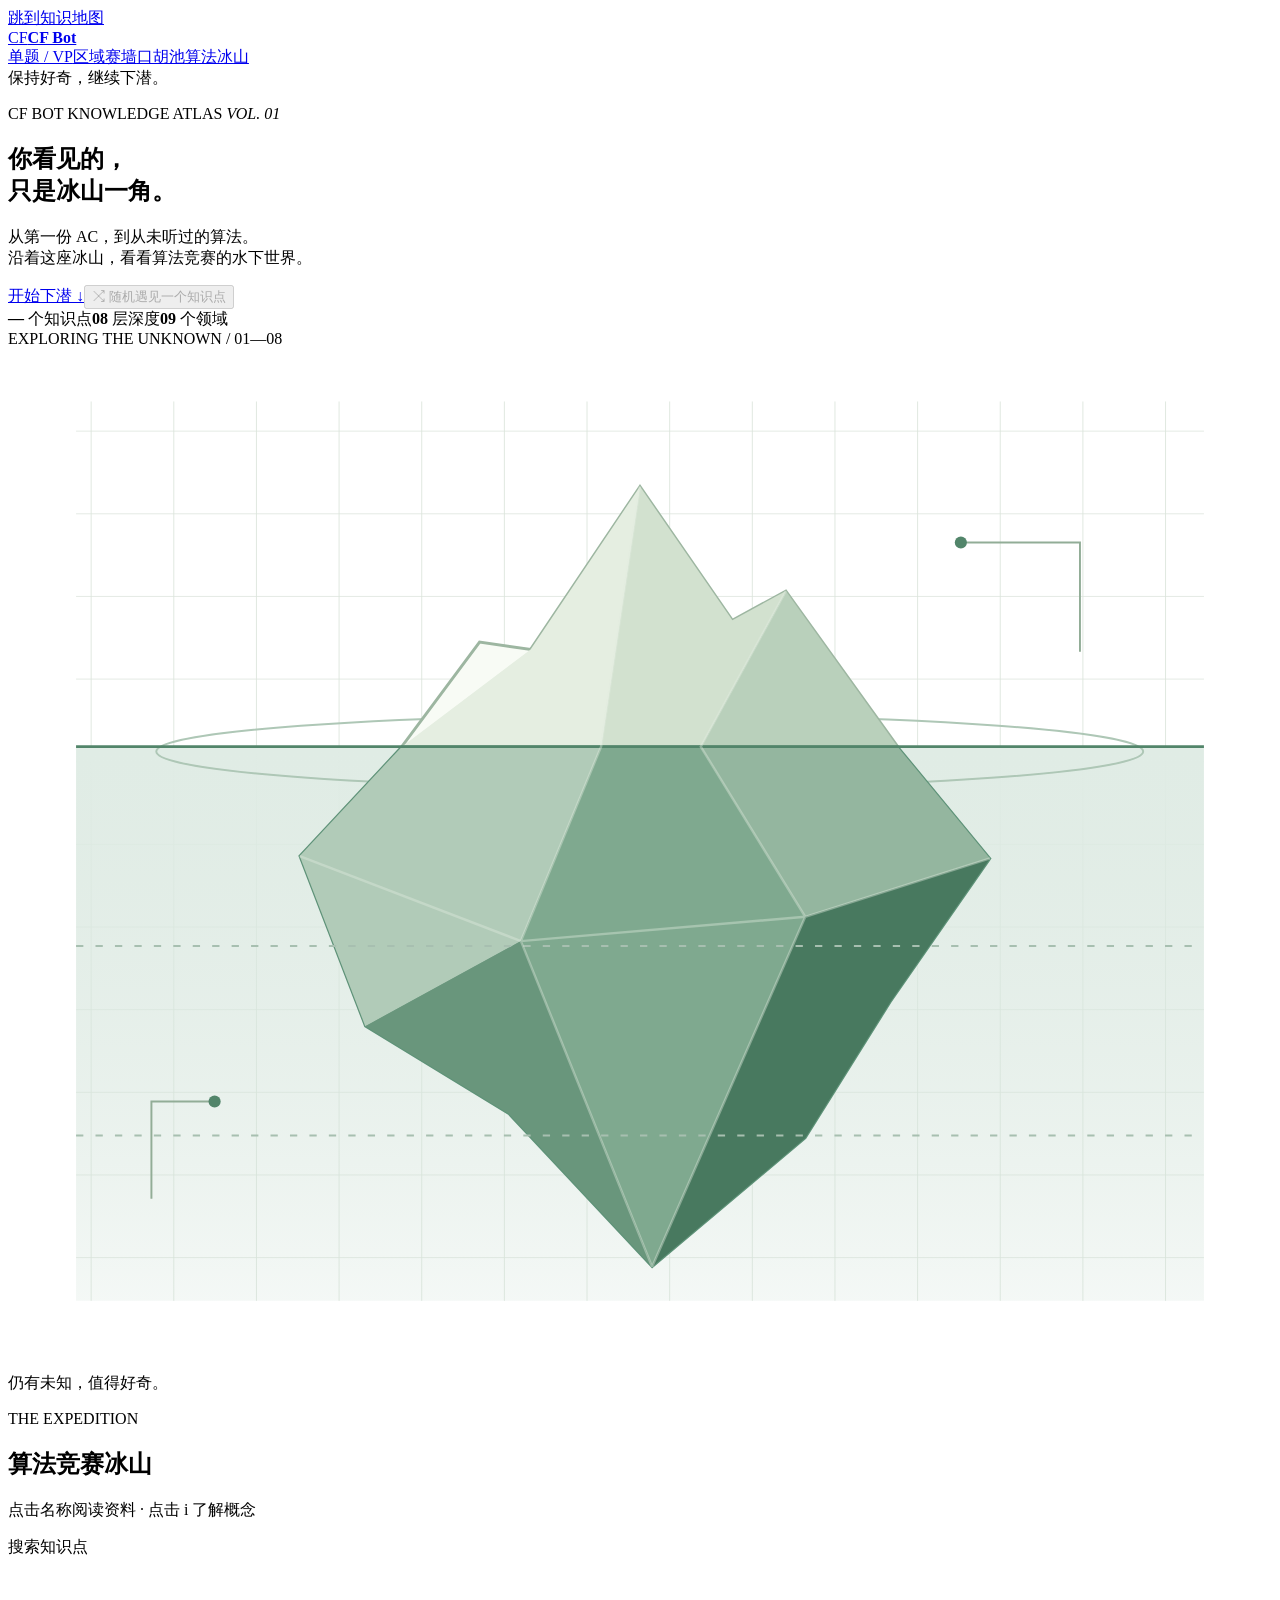
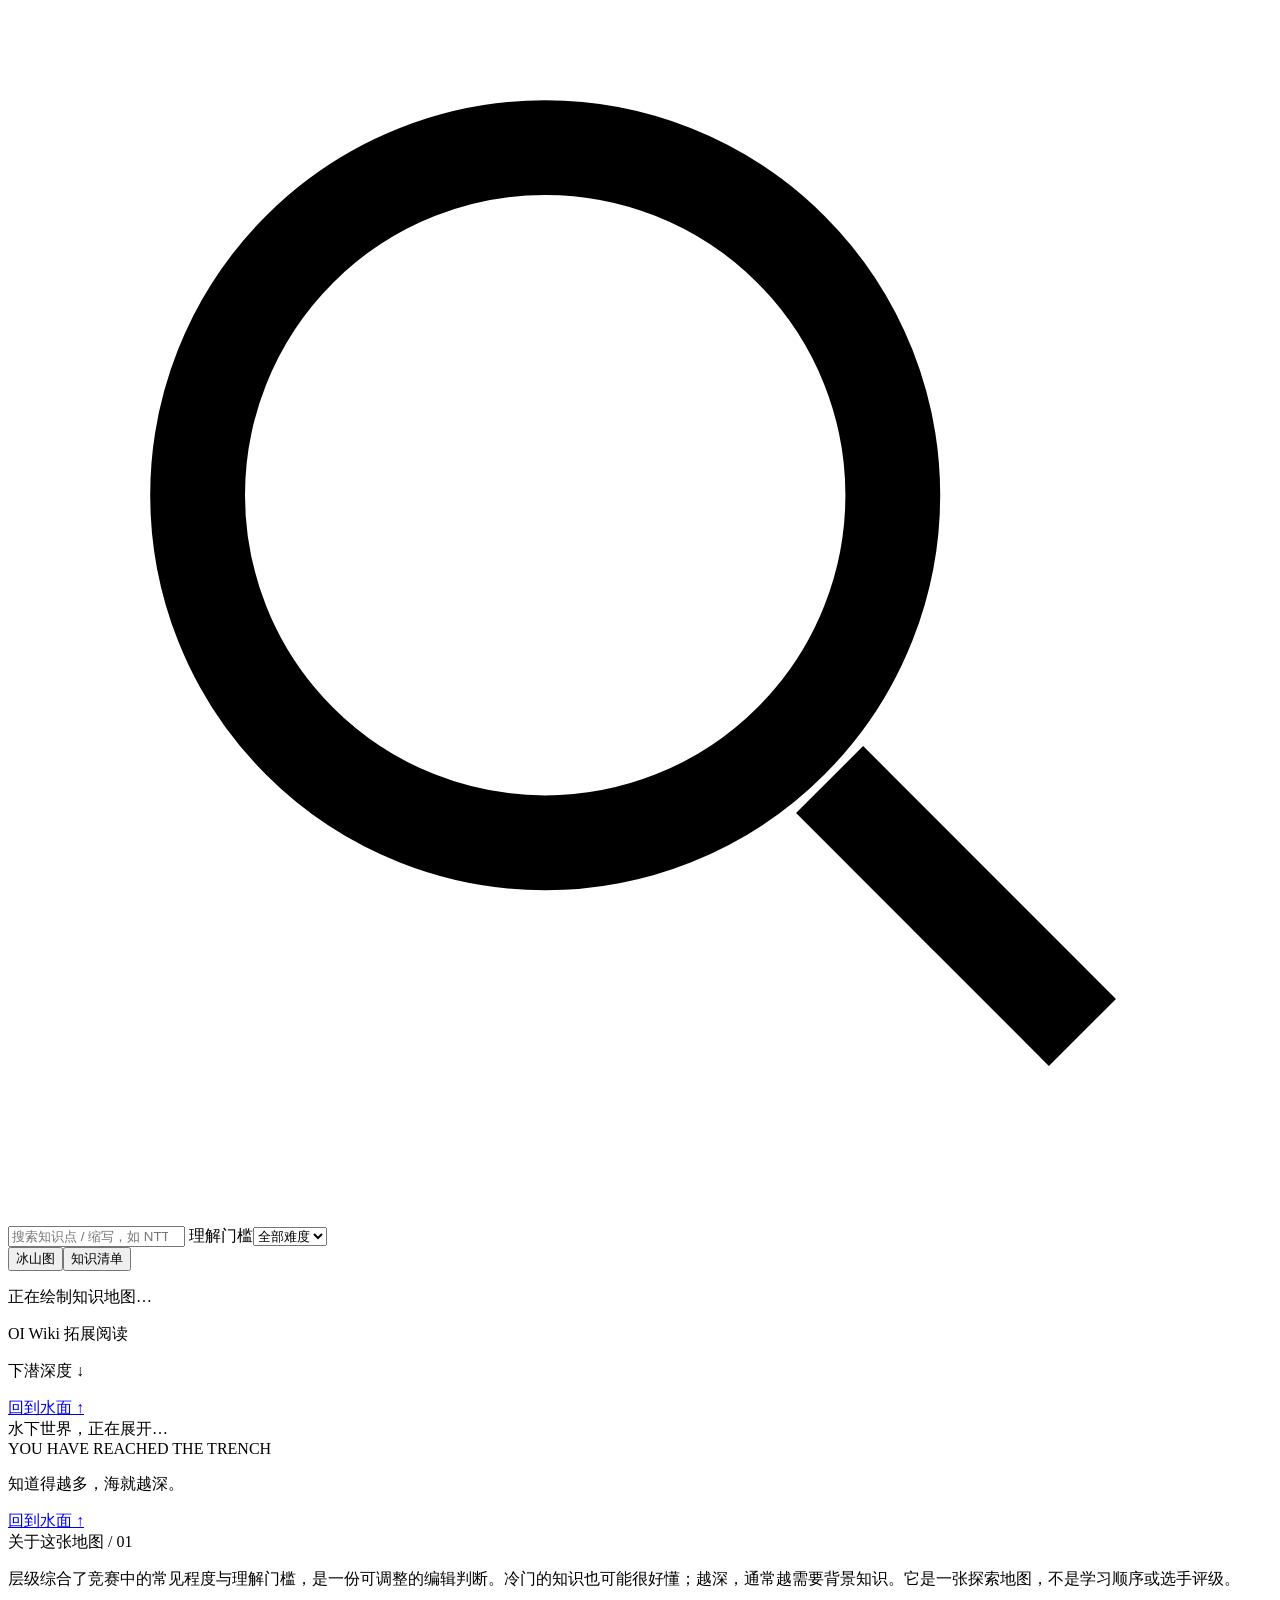
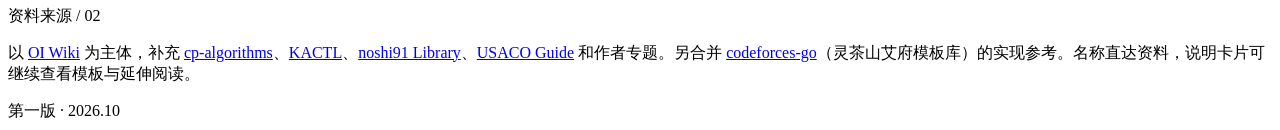
==== src/qq_cf_bot/web/iceberg.html @ ab41a7d5 "feat(web): add curated algorithm iceberg with 355 topics" ====
<!doctype html>
<html lang="zh-CN">
<head>
  <meta charset="utf-8">
  <meta name="viewport" content="width=device-width,initial-scale=1">
  <meta name="color-scheme" content="light">
  <meta name="description" content="从第一份 AC 到深海里的算法：按八个深度探索算法竞赛知识，查找 OI Wiki 与更多学习资料。">
  <title>算法竞赛冰山 · CF Bot</title>
  <link rel="stylesheet" href="/styles.css?v=iceberg-1">
  <link rel="stylesheet" href="/iceberg.css?v=3">
  <script src="/iceberg.js?v=5" defer></script>
</head>
<body class="iceberg-page">
  <a class="skip-link" href="#explore">跳到知识地图</a>
  <header class="topbar">
    <a class="brand" href="/"><span class="brand-mark small">CF</span><strong>CF Bot</strong></a>
    <nav class="iceberg-nav" aria-label="网站导航"><a href="/">单题 / VP</a><a href="/regionals">区域赛墙</a><a href="/pool">口胡池</a><a href="/iceberg" aria-current="page">算法冰山</a></nav>
    <span class="nav-caption">保持好奇，继续下潜。</span>
  </header>
  <main class="iceberg-main">
    <section class="iceberg-hero" aria-labelledby="icebergTitle">
      <div class="hero-copy">
        <p class="atlas-kicker"><span></span> CF BOT KNOWLEDGE ATLAS <i>VOL. 01</i></p>
        <h1 id="icebergTitle">你看见的，<br>只是<span>冰山一角。</span></h1>
        <p class="hero-lead">从第一份 AC，到从未听过的算法。<br>沿着这座冰山，看看算法竞赛的水下世界。</p>
        <div class="hero-actions"><a href="#explore" class="primary explore-link">开始下潜 <span aria-hidden="true">↓</span></a><button id="randomTopic" class="random-button" type="button" disabled><span aria-hidden="true">⤨</span> 随机遇见一个知识点</button></div>
        <div class="atlas-stats"><span><strong id="topicCount">—</strong> 个知识点</span><span><strong>08</strong> 层深度</span><span><strong>09</strong> 个领域</span></div>
      </div>
      <div class="hero-art" aria-hidden="true">
        <span class="art-coordinate">EXPLORING THE UNKNOWN / 01—08</span>
        <svg class="iceberg-illustration" viewBox="0 0 520 420" fill="none" xmlns="http://www.w3.org/2000/svg">
          <defs>
            <linearGradient id="sea" x1="260" y1="165" x2="260" y2="413" gradientUnits="userSpaceOnUse"><stop stop-color="#e0ece5"/><stop offset="1" stop-color="#cbded3" stop-opacity=".15"/></linearGradient>
            <linearGradient id="ice" x1="212" y1="160" x2="293" y2="378" gradientUnits="userSpaceOnUse"><stop stop-color="#9cbeaa"/><stop offset="1" stop-color="#3d7059"/></linearGradient>
            <pattern id="chartGrid" width="34" height="34" patternUnits="userSpaceOnUse"><path d="M34 0H0V34" stroke="#dbe4db" stroke-width=".7"/></pattern>
          </defs>
          <rect x="28" y="22" width="464" height="370" fill="url(#chartGrid)"/>
          <path d="M28 164H492V392H28Z" fill="url(#sea)"/>
          <ellipse cx="264" cy="166" rx="203" ry="15" stroke="#aec7b6" stroke-width=".8"/>
          <path d="M162 164 194 121 215 124 260 57 298 112 320 100 366 164Z" fill="#f8fbf5" stroke="#9db6a1" stroke-width="1.2"/>
          <path d="M162 164 215 124 260 57 244 164Z" fill="#e5eee1"/>
          <path d="M260 57 298 112 320 100 285 164 244 164Z" fill="#d2e1cf"/>
          <path d="M320 100 366 164 285 164Z" fill="#b9d0bb"/>
          <path d="M162 164 120 209 147 279 206 315 265 378 328 325 363 269 404 210 366 164Z" fill="url(#ice)" stroke="#5e9278" stroke-width="1"/>
          <path d="M162 164 244 164 211 244 147 279 120 209Z" fill="#b1cbb8"/>
          <path d="M244 164 285 164 328 234 265 378 211 244Z" fill="#7fa98f"/>
          <path d="M285 164 366 164 404 210 328 234Z" fill="#94b69f"/>
          <path d="M147 279 211 244 265 378 206 315Z" fill="#69967c"/>
          <path d="M328 234 404 210 363 269 328 325 265 378Z" fill="#48795f"/>
          <path d="M28 164H492" stroke="#52856a" stroke-width="1.2"/>
          <path d="M28 246H492M28 324H492" stroke="#a7bfb0" stroke-width=".8" stroke-dasharray="3 5"/>
          <path d="M260 57 244 164 211 244 265 378M320 100 285 164 328 234 265 378M120 209 211 244 328 234 404 210" stroke="#e0ecde" stroke-opacity=".4"/>
          <path d="M392 80H441V125M85 310H59V350" stroke="#92ad97" stroke-width=".8"/>
          <circle cx="392" cy="80" r="2.5" fill="#52856a"/><circle cx="85" cy="310" r="2.5" fill="#52856a"/>
          <text x="39" y="155" class="svg-caption">水面 / THE KNOWN</text>
          <text x="381" y="239" class="svg-caption">06 / 无光带</text>
          <text x="337" y="363" class="svg-caption">08 / 海沟</text>
          <text x="39" y="407" class="svg-footnote">越往深处，越多未曾相遇的知识。</text>
        </svg>
        <span class="art-annotation">仍有未知，值得好奇。</span>
      </div>
    </section>

    <section id="explore" class="explore" aria-labelledby="exploreTitle">
      <div class="explore-heading"><div><p class="atlas-kicker">THE EXPEDITION</p><h2 id="exploreTitle">算法竞赛冰山</h2></div><p>点击名称阅读资料 <span>·</span> 点击 <span class="info-example">i</span> 了解概念</p></div>
      <form id="atlasFilters" class="atlas-controls" role="search">
        <div class="search-row">
          <label class="atlas-search"><span class="sr-only">搜索知识点</span><svg aria-hidden="true" viewBox="0 0 20 20" fill="none"><circle cx="8.5" cy="8.5" r="5.5" stroke="currentColor" stroke-width="1.5"/><path d="m13 13 4 4" stroke="currentColor" stroke-width="1.5"/></svg><input id="topicSearch" type="search" placeholder="搜索知识点 / 缩写，如 NTT、树、生成函数…" maxlength="100" autocomplete="off"></label>
          <label class="difficulty-filter"><span>理解门槛</span><select id="difficultyFilter"><option value="all">全部难度</option><option value="1">1 · 入门</option><option value="2">2 · 基础</option><option value="3">3 · 进阶</option><option value="4">4 · 困难</option><option value="5">5 · 挑战</option></select></label>
          <div class="view-toggle" role="group" aria-label="展示方式"><button type="button" data-view="iceberg" aria-pressed="true">冰山图</button><button type="button" data-view="list" aria-pressed="false">知识清单</button></div>
        </div>
        <div id="categoryFilters" class="category-filters" role="group" aria-label="知识领域"></div>
      </form>
      <div class="map-meta"><p id="resultSummary" role="status" aria-live="polite">正在绘制知识地图…</p><div class="map-legend"><span><i></i> OI Wiki</span><span><i class="extra-dot"></i> 拓展阅读</span><button id="resetFilters" type="button" hidden>清除筛选 ↺</button></div></div>
      <div class="iceberg-layout">
        <aside class="depth-sidebar" aria-label="深度导航"><p>下潜深度 <span>↓</span></p><nav id="depthNav"></nav><a class="back-to-surface" href="#icebergTitle">回到水面 ↑</a></aside>
        <div class="map-column">
          <div id="icebergMap" class="iceberg-ocean" aria-label="分层知识图"><div class="map-loading">水下世界，正在展开…</div></div>
          <div id="noResults" class="atlas-empty" hidden><span aria-hidden="true">∅</span><h3>这片水域，暂时没有发现。</h3><p>换个关键词，或清除筛选继续探索。</p><button id="emptyReset" class="quiet" type="button">清除筛选</button></div>
          <div id="loadError" class="atlas-empty" hidden role="alert"><h3>知识地图暂时没有加载成功。</h3><p>请重新加载，再来下潜。</p><button id="retryLoad" class="primary" type="button">重新加载</button></div>
          <div class="ocean-bottom"><span>YOU HAVE REACHED THE TRENCH</span><p>知道得越多，海就越深。</p><a href="#icebergTitle">回到水面 ↑</a></div>
        </div>
      </div>
    </section>
    <footer class="atlas-footer"><div><span class="footer-index">关于这张地图 / 01</span><p>层级综合了竞赛中的常见程度与理解门槛，是一份可调整的编辑判断。冷门的知识也可能很好懂；越深，通常越需要背景知识。它是一张探索地图，不是学习顺序或选手评级。</p></div><div><span class="footer-index">资料来源 / 02</span><p>以 <a href="https://oi-wiki.org/" target="_blank" rel="noopener noreferrer">OI Wiki</a> 为主体，补充 <a href="https://cp-algorithms.com/" target="_blank" rel="noopener noreferrer">cp-algorithms</a>、<a href="https://github.com/kth-competitive-programming/kactl" target="_blank" rel="noopener noreferrer">KACTL</a>、<a href="https://noshi91.github.io/Library/" target="_blank" rel="noopener noreferrer">noshi91 Library</a>、<a href="https://usaco.guide/" target="_blank" rel="noopener noreferrer">USACO Guide</a> 和作者专题。另合并 <a href="https://github.com/Zhonghe-zhao/codeforces-go" target="_blank" rel="noopener noreferrer">codeforces-go</a>（灵茶山艾府模板库）的实现参考。名称直达资料，说明卡片可继续查看模板与延伸阅读。</p><span class="atlas-edition">第一版 · 2026.10</span></div></footer>
  </main>
  <dialog id="topicDialog" class="topic-dialog" aria-labelledby="dialogTitle"><button id="closeTopic" class="close-topic" type="button" aria-label="关闭知识点说明">×</button><div id="topicDetails"></div></dialog>
  <noscript><p class="noscript-note">请启用 JavaScript 查看交互冰山图，也可以直接访问 <a href="https://oi-wiki.org/">OI Wiki 目录</a>。</p></noscript>
</body>
</html>
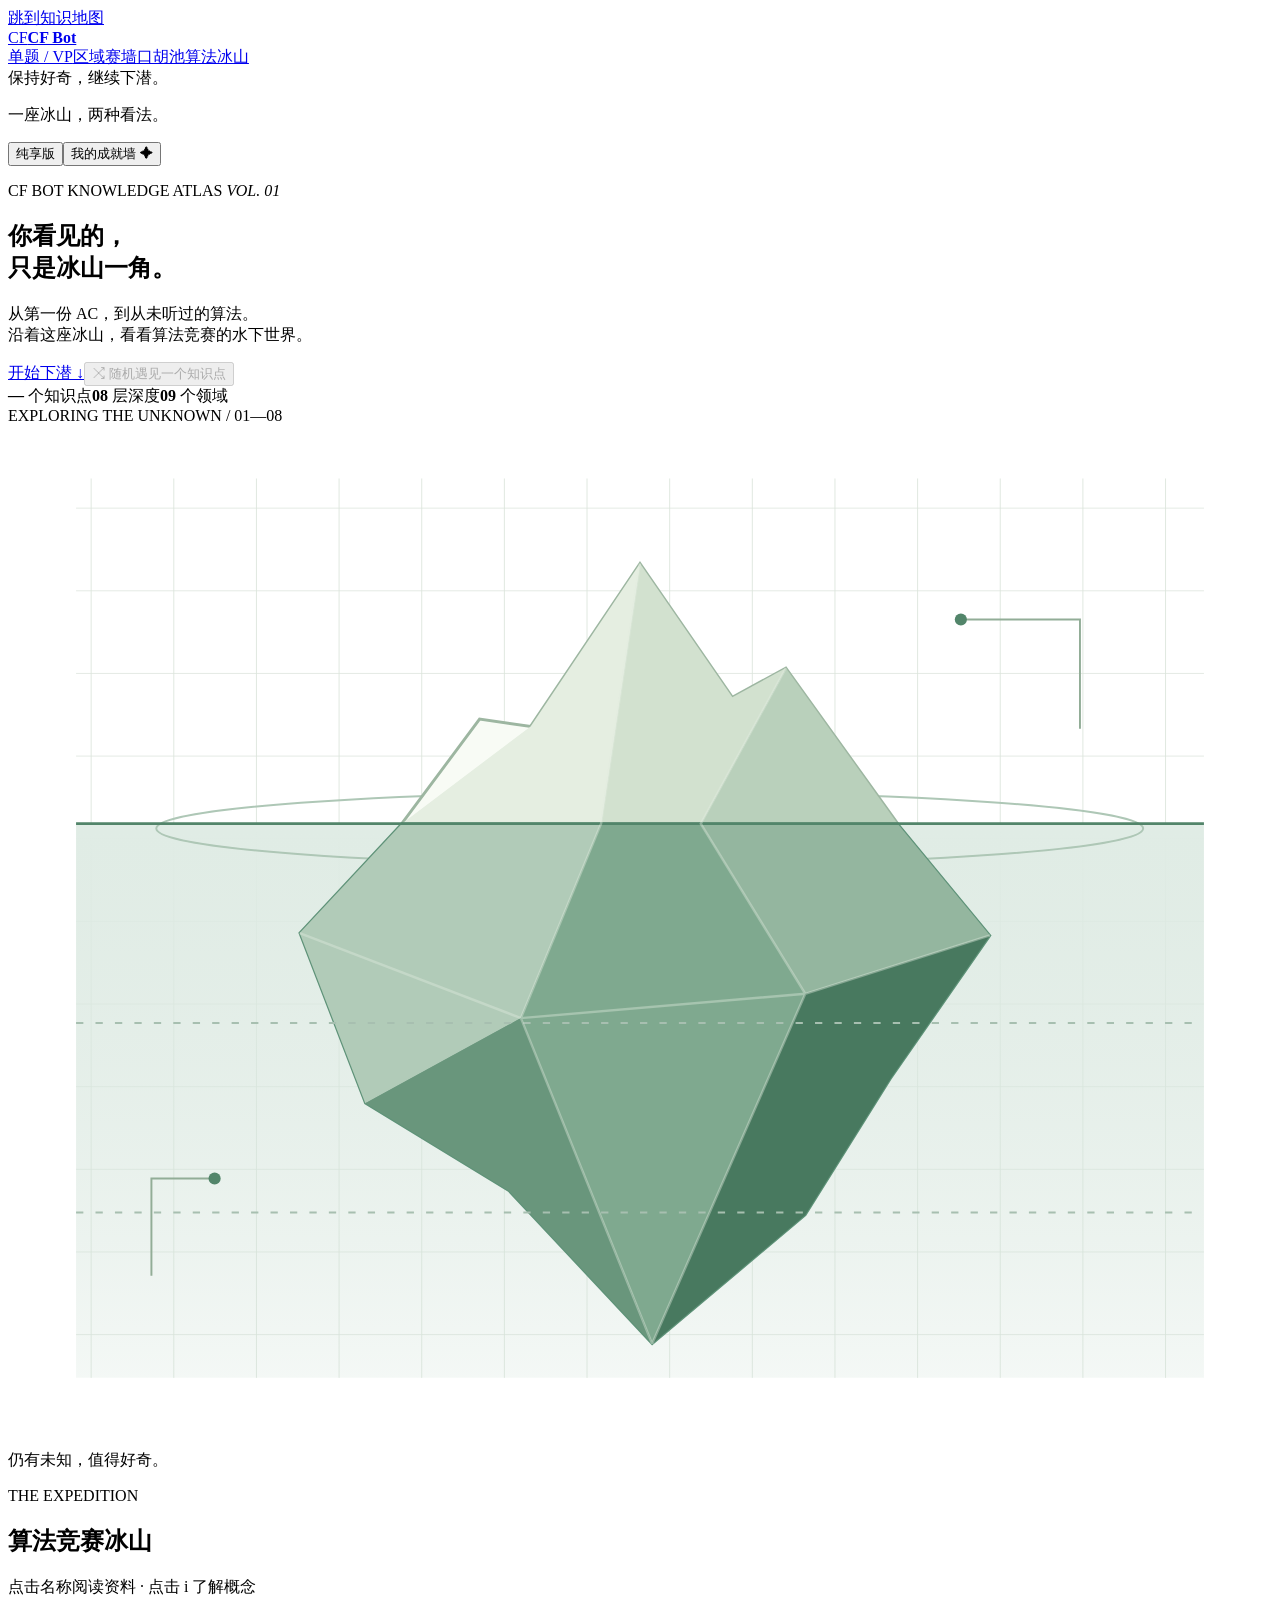
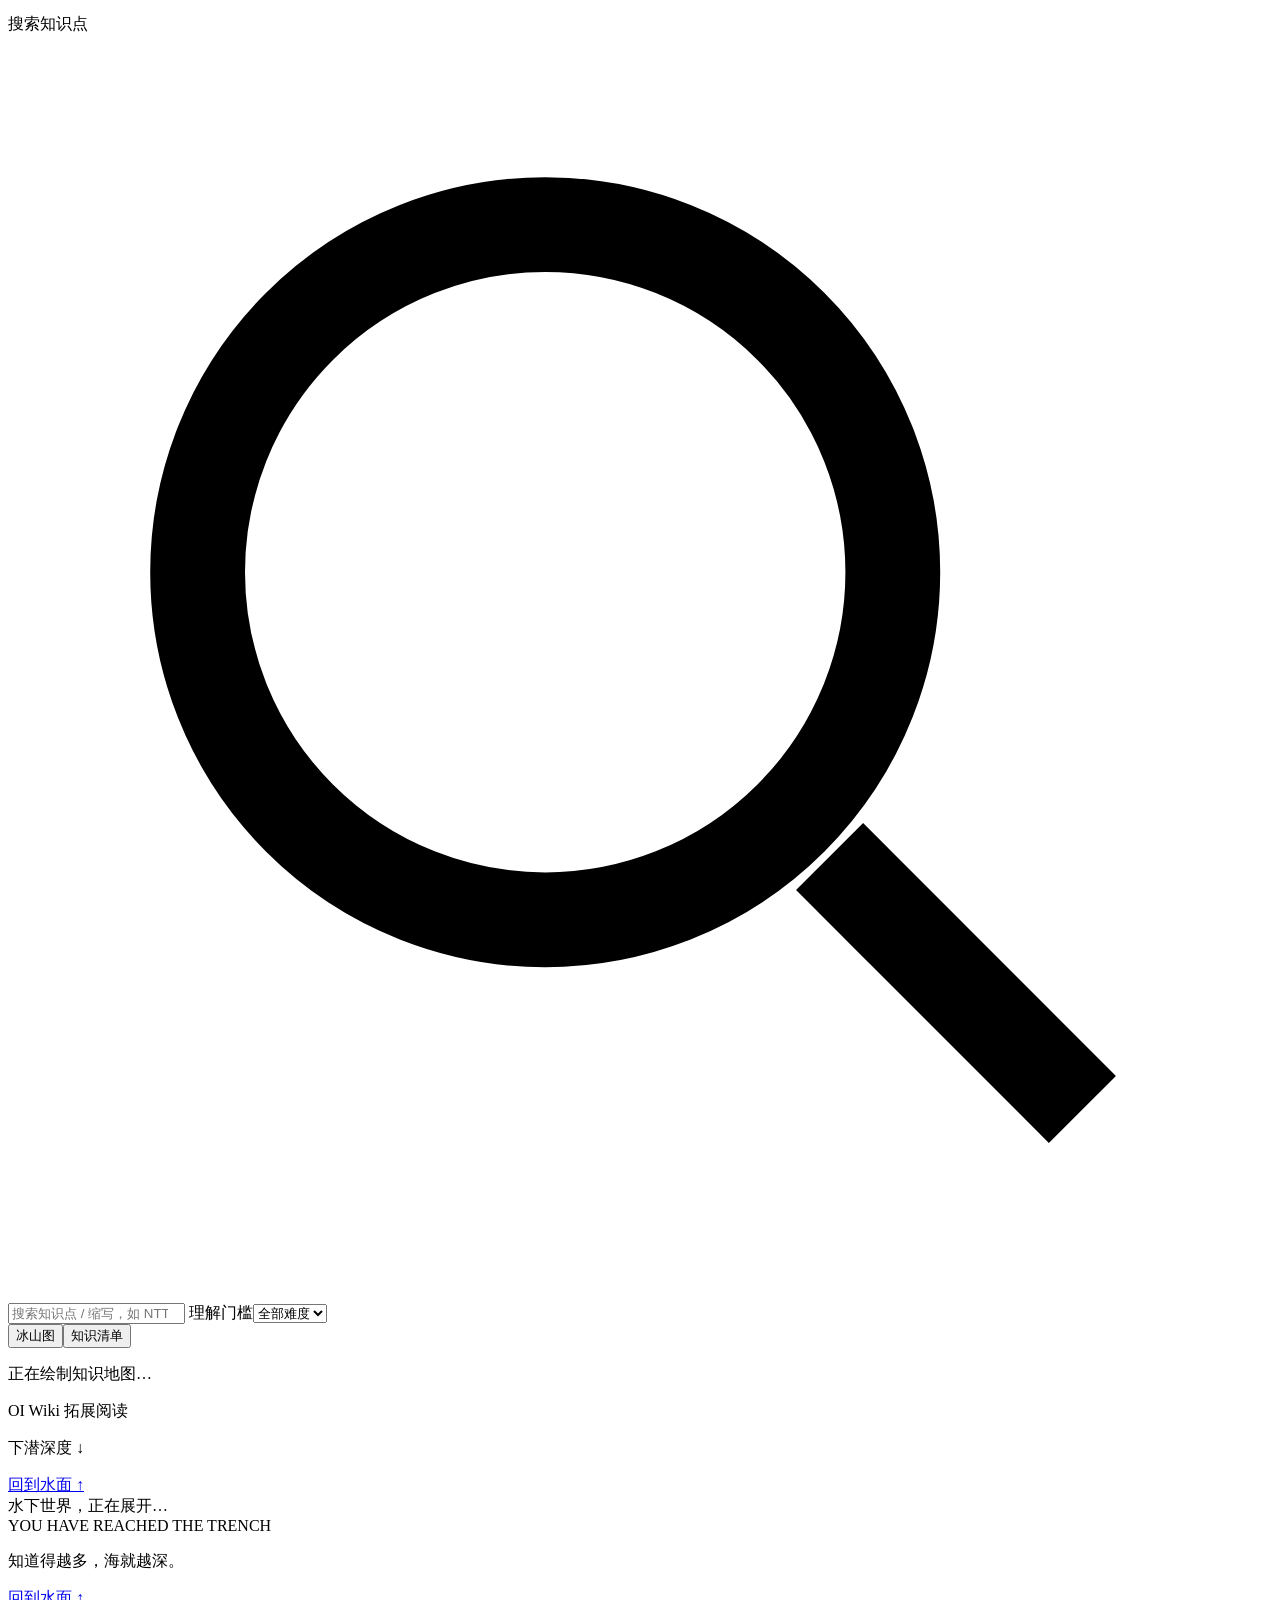
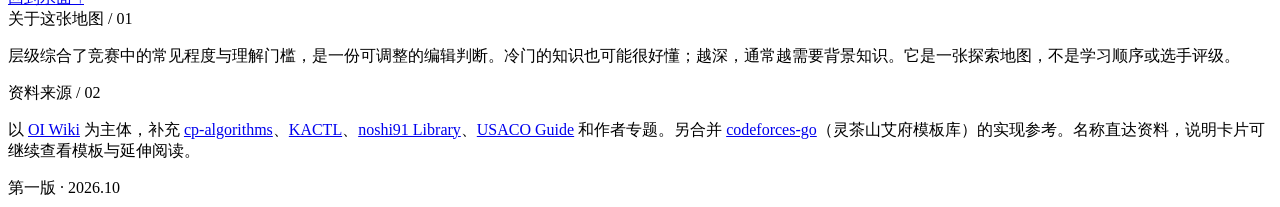
==== commit 4456cecb: "Add personal iceberg achievements, career memories and review recommendations" ====
--- a/src/qq_cf_bot/web/iceberg.html
+++ b/src/qq_cf_bot/web/iceberg.html
@@ -7,8 +7,8 @@
   <meta name="description" content="从第一份 AC 到深海里的算法：按八个深度探索算法竞赛知识，查找 OI Wiki 与更多学习资料。">
   <title>算法竞赛冰山 · CF Bot</title>
   <link rel="stylesheet" href="/styles.css?v=iceberg-1">
-  <link rel="stylesheet" href="/iceberg.css?v=3">
-  <script src="/iceberg.js?v=5" defer></script>
+  <link rel="stylesheet" href="/iceberg.css?v=4">
+  <script src="/iceberg.js?v=7" defer></script>
 </head>
 <body class="iceberg-page">
   <a class="skip-link" href="#explore">跳到知识地图</a>
@@ -18,6 +18,7 @@
     <span class="nav-caption">保持好奇，继续下潜。</span>
   </header>
   <main class="iceberg-main">
+    <div class="edition-bar"><p>一座冰山，两种看法。</p><div class="view-toggle edition-toggle" role="group" aria-label="冰山版本"><button type="button" data-mode="pure" aria-pressed="true">纯享版</button><button type="button" data-mode="achievements" aria-pressed="false">我的成就墙 <span aria-hidden="true">✦</span></button></div></div>
     <section class="iceberg-hero" aria-labelledby="icebergTitle">
       <div class="hero-copy">
         <p class="atlas-kicker"><span></span> CF BOT KNOWLEDGE ATLAS <i>VOL. 01</i></p>
@@ -61,6 +62,16 @@
       </div>
     </section>
 
+    <section id="journeyPanel" class="journey-panel" aria-label="我的算法竞赛生涯" hidden>
+      <div class="journey-heading"><div><p class="atlas-kicker">MY ALGORITHM JOURNEY</p><h2>每一份 AC，都曾照亮一片海。</h2></div><button id="refreshJourney" type="button" class="quiet">刷新记录 ↻</button></div>
+      <p id="journeyStatus" role="status" aria-live="polite">正在寻找你的足迹…</p>
+      <div id="journeyContent" hidden>
+        <div id="journeyStats" class="journey-stats"></div>
+        <div class="journey-options"><label><input id="includeTeams" type="checkbox"> 计入 OJ Wall 团队账号</label><a href="/regionals">连接 / 同步 OJ Wall ↗</a></div>
+        <details class="memory-book" open><summary>我的竞赛回忆 <span>翻开这本航海日志 ↗</span></summary><div class="memory-heading"><p>那些初次相遇，和久别重逢。</p><label>时间范围 <select id="memoryYear"><option value="all">整个竞赛生涯</option></select></label></div><div id="memoryCards" class="memory-cards"></div><details class="memory-timeline"><summary>沿着点亮时间，重走一遍</summary><ol id="memoryTimeline"></ol></details><button id="downloadMemory" type="button" class="quiet">保存这份回忆 ↓</button><p class="journey-note">回忆来自当前保存的代码 AC 记录；点亮代表有相关做题足迹。标签可能不完整，同一道题可以点亮多个知识点。</p></details>
+      </div>
+    </section>
+
     <section id="explore" class="explore" aria-labelledby="exploreTitle">
       <div class="explore-heading"><div><p class="atlas-kicker">THE EXPEDITION</p><h2 id="exploreTitle">算法竞赛冰山</h2></div><p>点击名称阅读资料 <span>·</span> 点击 <span class="info-example">i</span> 了解概念</p></div>
       <form id="atlasFilters" class="atlas-controls" role="search">
@@ -70,7 +81,9 @@
           <div class="view-toggle" role="group" aria-label="展示方式"><button type="button" data-view="iceberg" aria-pressed="true">冰山图</button><button type="button" data-view="list" aria-pressed="false">知识清单</button></div>
         </div>
         <div id="categoryFilters" class="category-filters" role="group" aria-label="知识领域"></div>
+        <div id="achievementFilters" class="achievement-filters" hidden><label>做题足迹 <select id="progressFilter"><option value="all">全部知识点</option><option value="lit">已经点亮</option><option value="unlit">尚未点亮</option><option value="stale">久未 AC · 待复习</option><option value="unknown">有 AC · 时间未知</option></select></label><label>多久没碰 <select id="staleDays"><option value="30">30 天</option><option value="90">90 天</option><option value="180" selected>180 天</option><option value="365">365 天</option></select></label><label>题目难度 <input id="reviewMin" type="number" min="800" max="3500" step="100" value="1200" aria-label="推荐题目最低难度"> — <input id="reviewMax" type="number" min="800" max="3500" step="100" value="2400" aria-label="推荐题目最高难度"></label><button id="reviewTopic" type="button" class="quiet">推送一道复习题 ↗</button><p>待复习按最近一次 AC 筛选，仅作回顾线索；未点亮也可能只是缺少标签。</p></div>
       </form>
+      <div id="reviewResults" class="review-results" hidden aria-live="polite"></div>
       <div class="map-meta"><p id="resultSummary" role="status" aria-live="polite">正在绘制知识地图…</p><div class="map-legend"><span><i></i> OI Wiki</span><span><i class="extra-dot"></i> 拓展阅读</span><button id="resetFilters" type="button" hidden>清除筛选 ↺</button></div></div>
       <div class="iceberg-layout">
         <aside class="depth-sidebar" aria-label="深度导航"><p>下潜深度 <span>↓</span></p><nav id="depthNav"></nav><a class="back-to-surface" href="#icebergTitle">回到水面 ↑</a></aside>
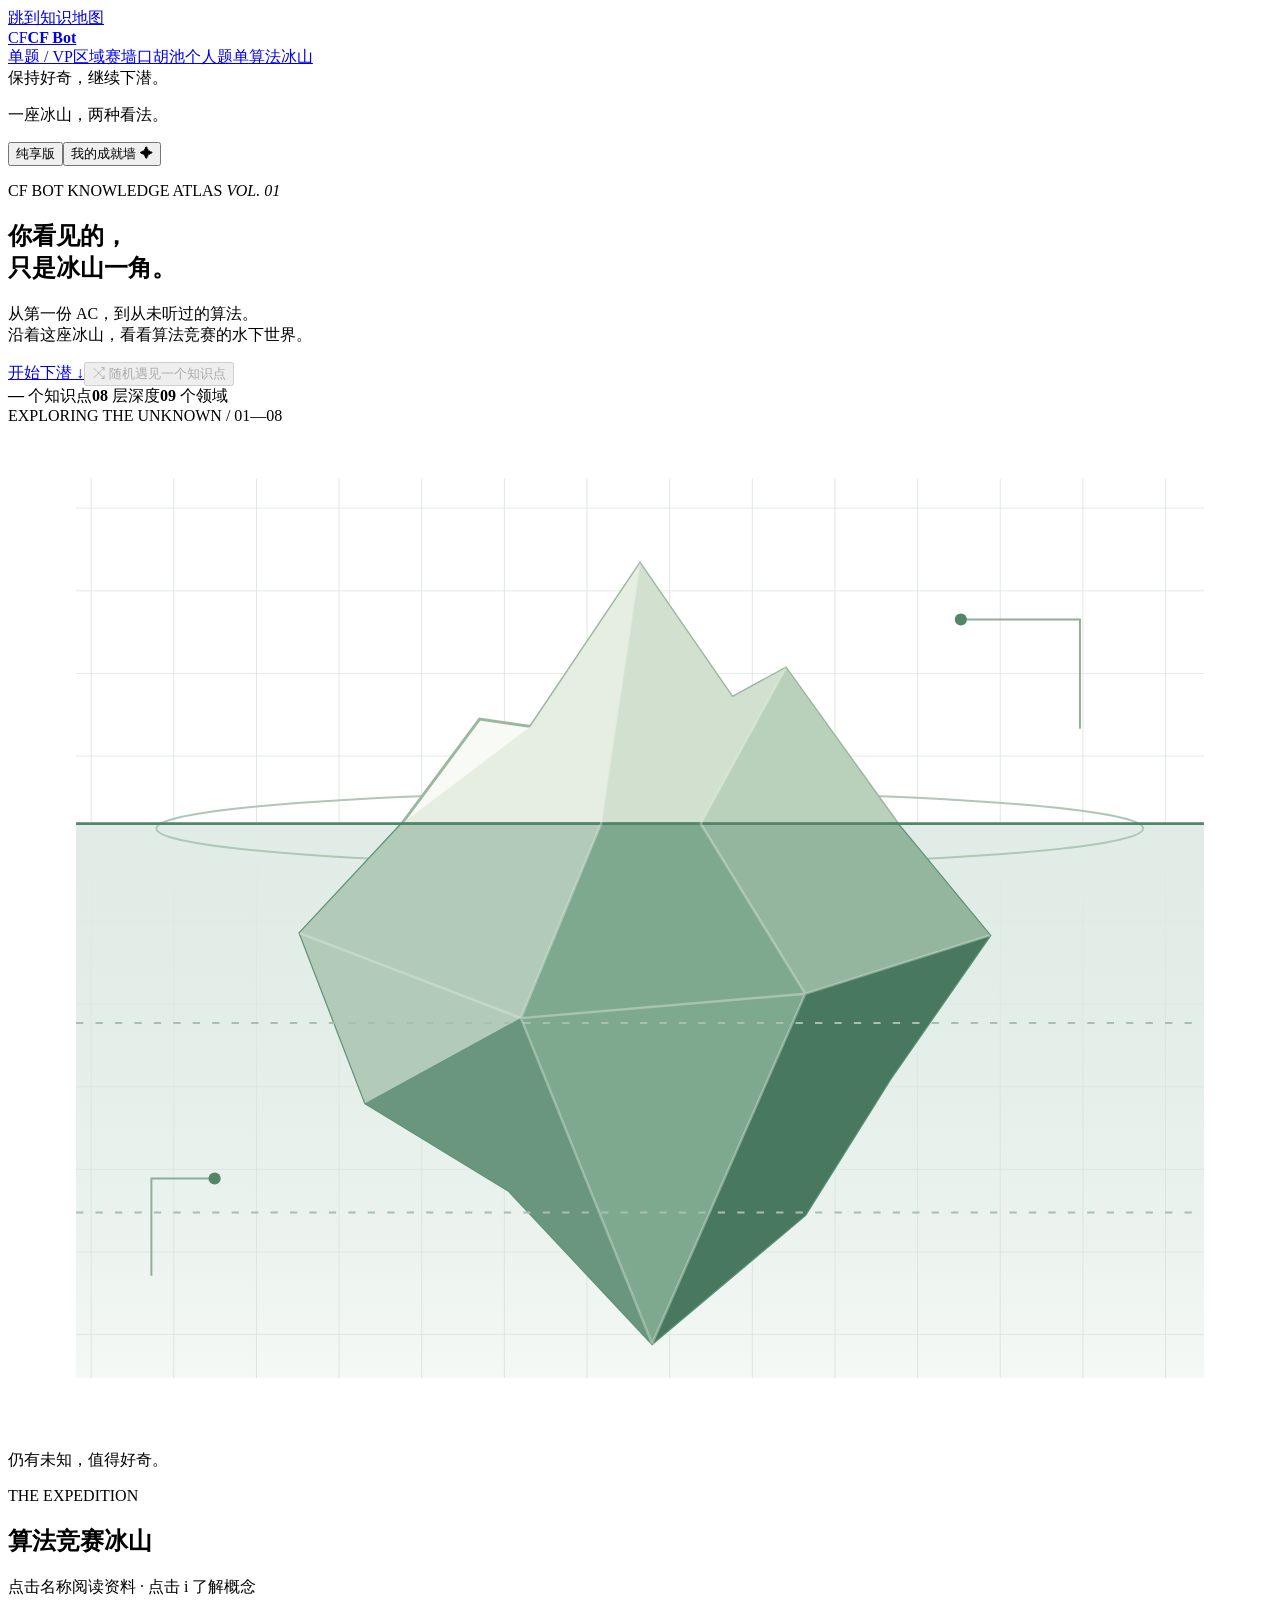
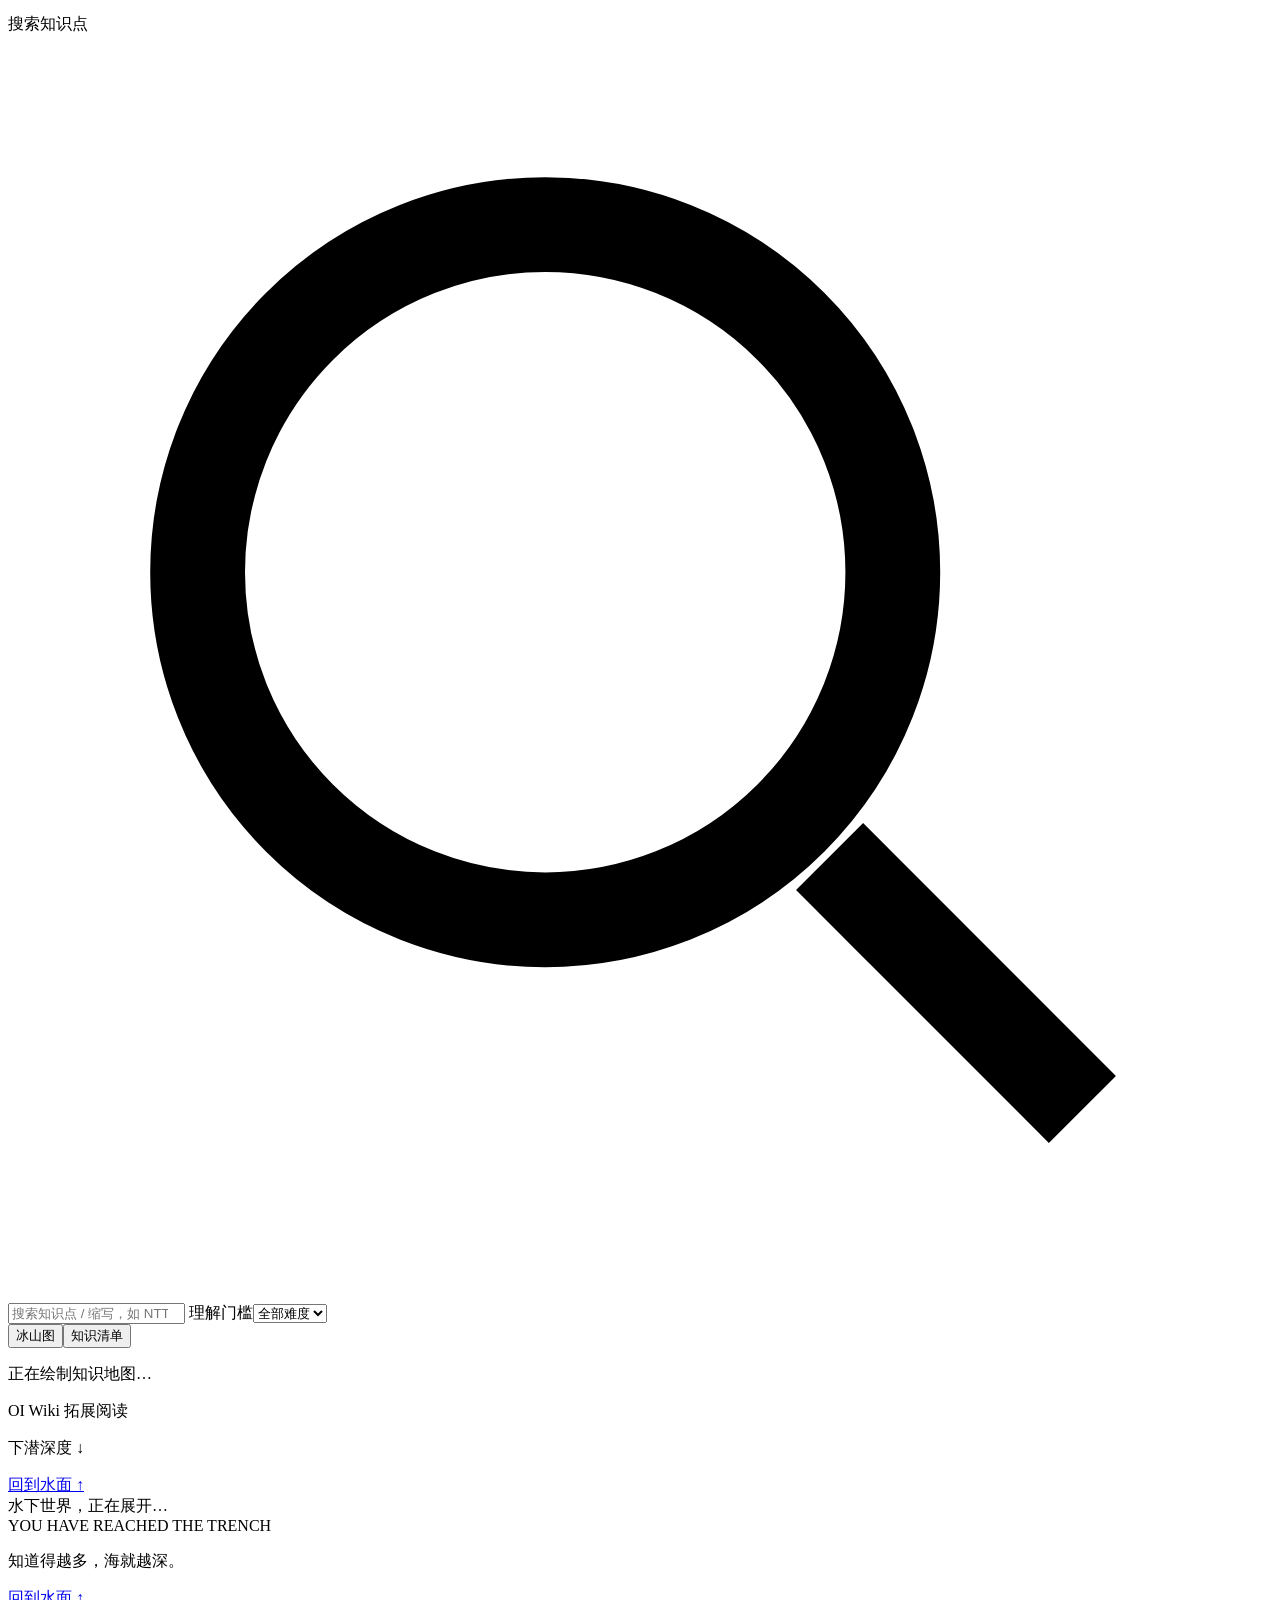
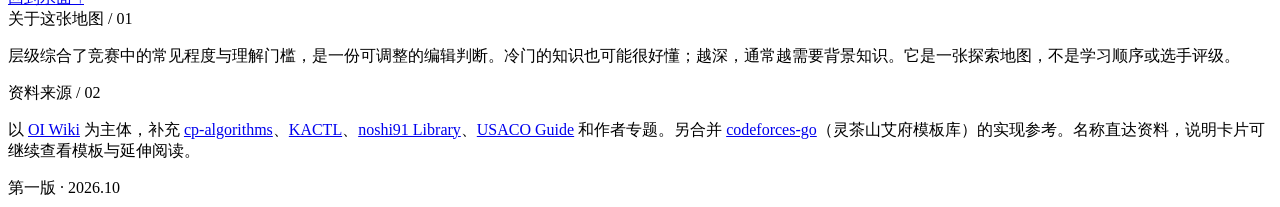
==== commit a76cd765: "Add private personal problem lists and oral practice" ====
--- a/src/qq_cf_bot/web/iceberg.html
+++ b/src/qq_cf_bot/web/iceberg.html
@@ -14,7 +14,7 @@
   <a class="skip-link" href="#explore">跳到知识地图</a>
   <header class="topbar">
     <a class="brand" href="/"><span class="brand-mark small">CF</span><strong>CF Bot</strong></a>
-    <nav class="iceberg-nav" aria-label="网站导航"><a href="/">单题 / VP</a><a href="/regionals">区域赛墙</a><a href="/pool">口胡池</a><a href="/iceberg" aria-current="page">算法冰山</a></nav>
+    <nav class="iceberg-nav" aria-label="网站导航"><a href="/">单题 / VP</a><a href="/regionals">区域赛墙</a><a href="/pool">口胡池</a><a href="/lists">个人题单</a><a href="/iceberg" aria-current="page">算法冰山</a></nav>
     <span class="nav-caption">保持好奇，继续下潜。</span>
   </header>
   <main class="iceberg-main">
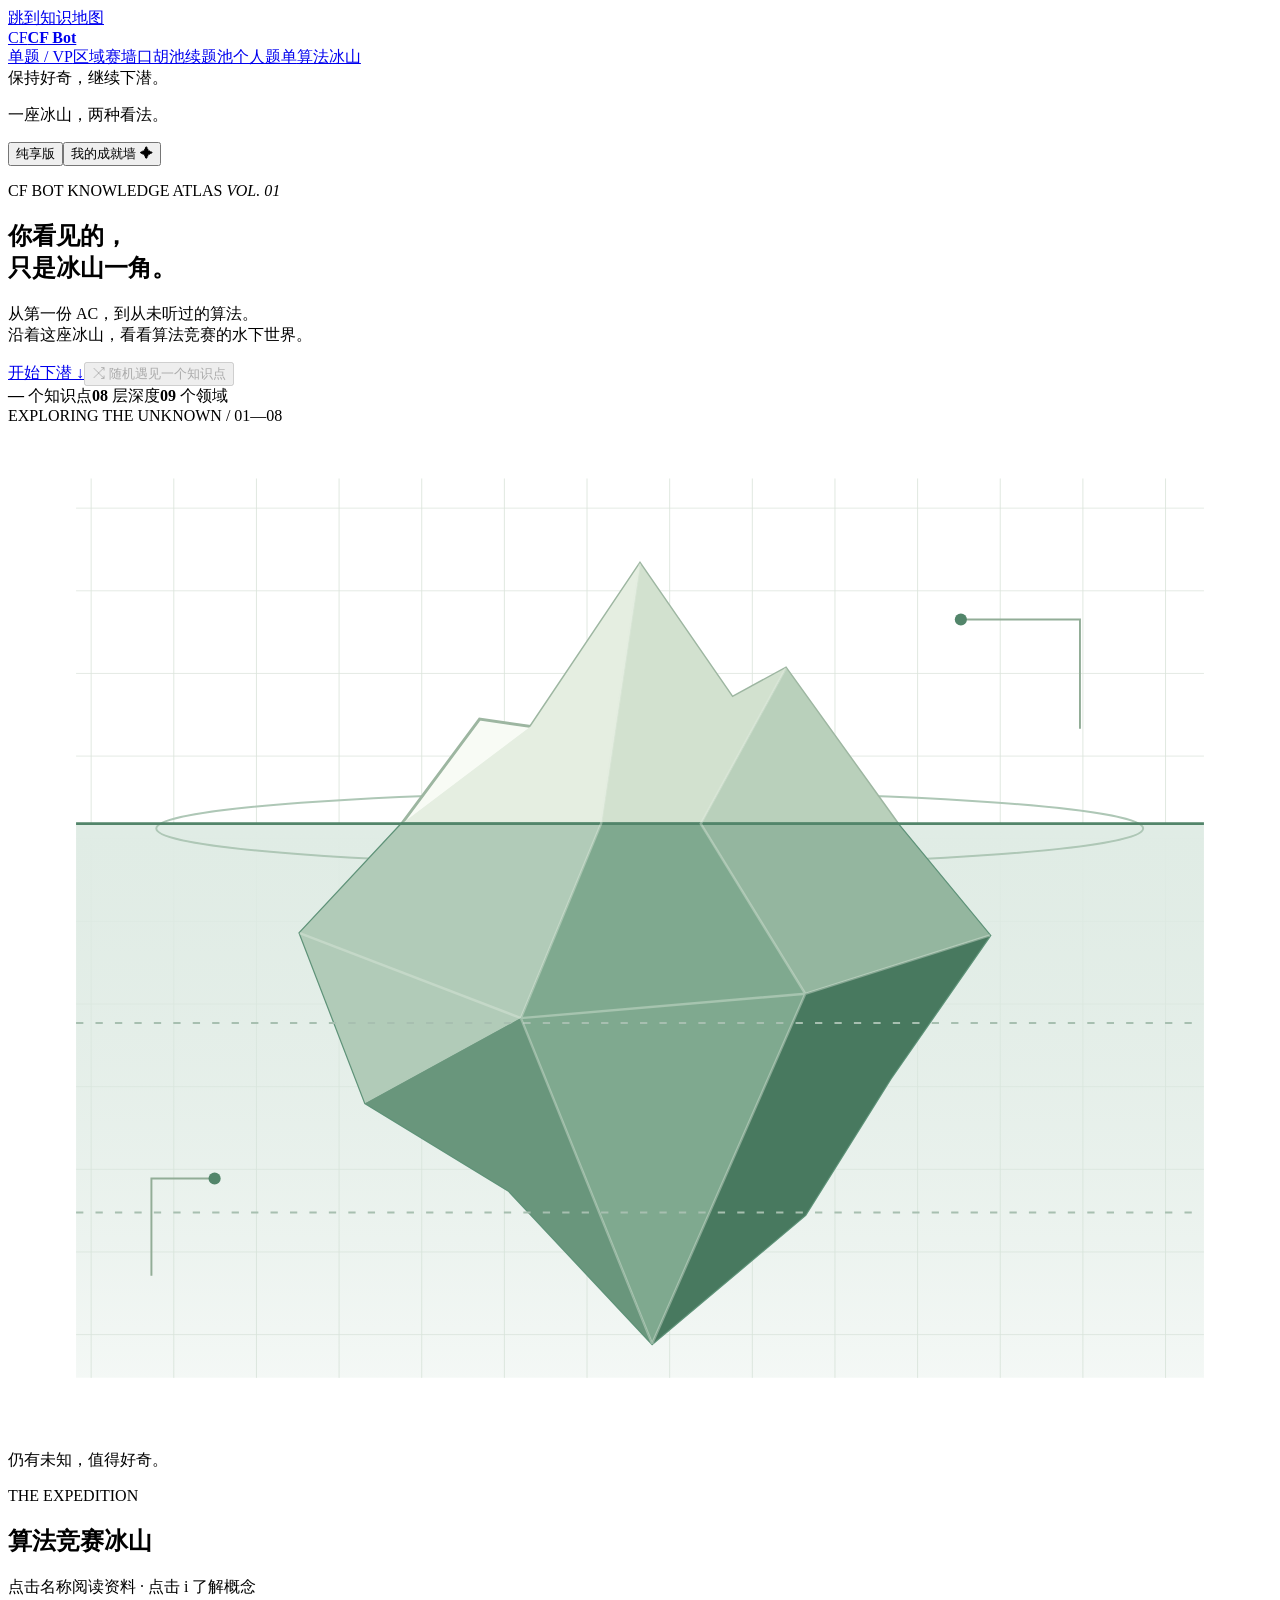
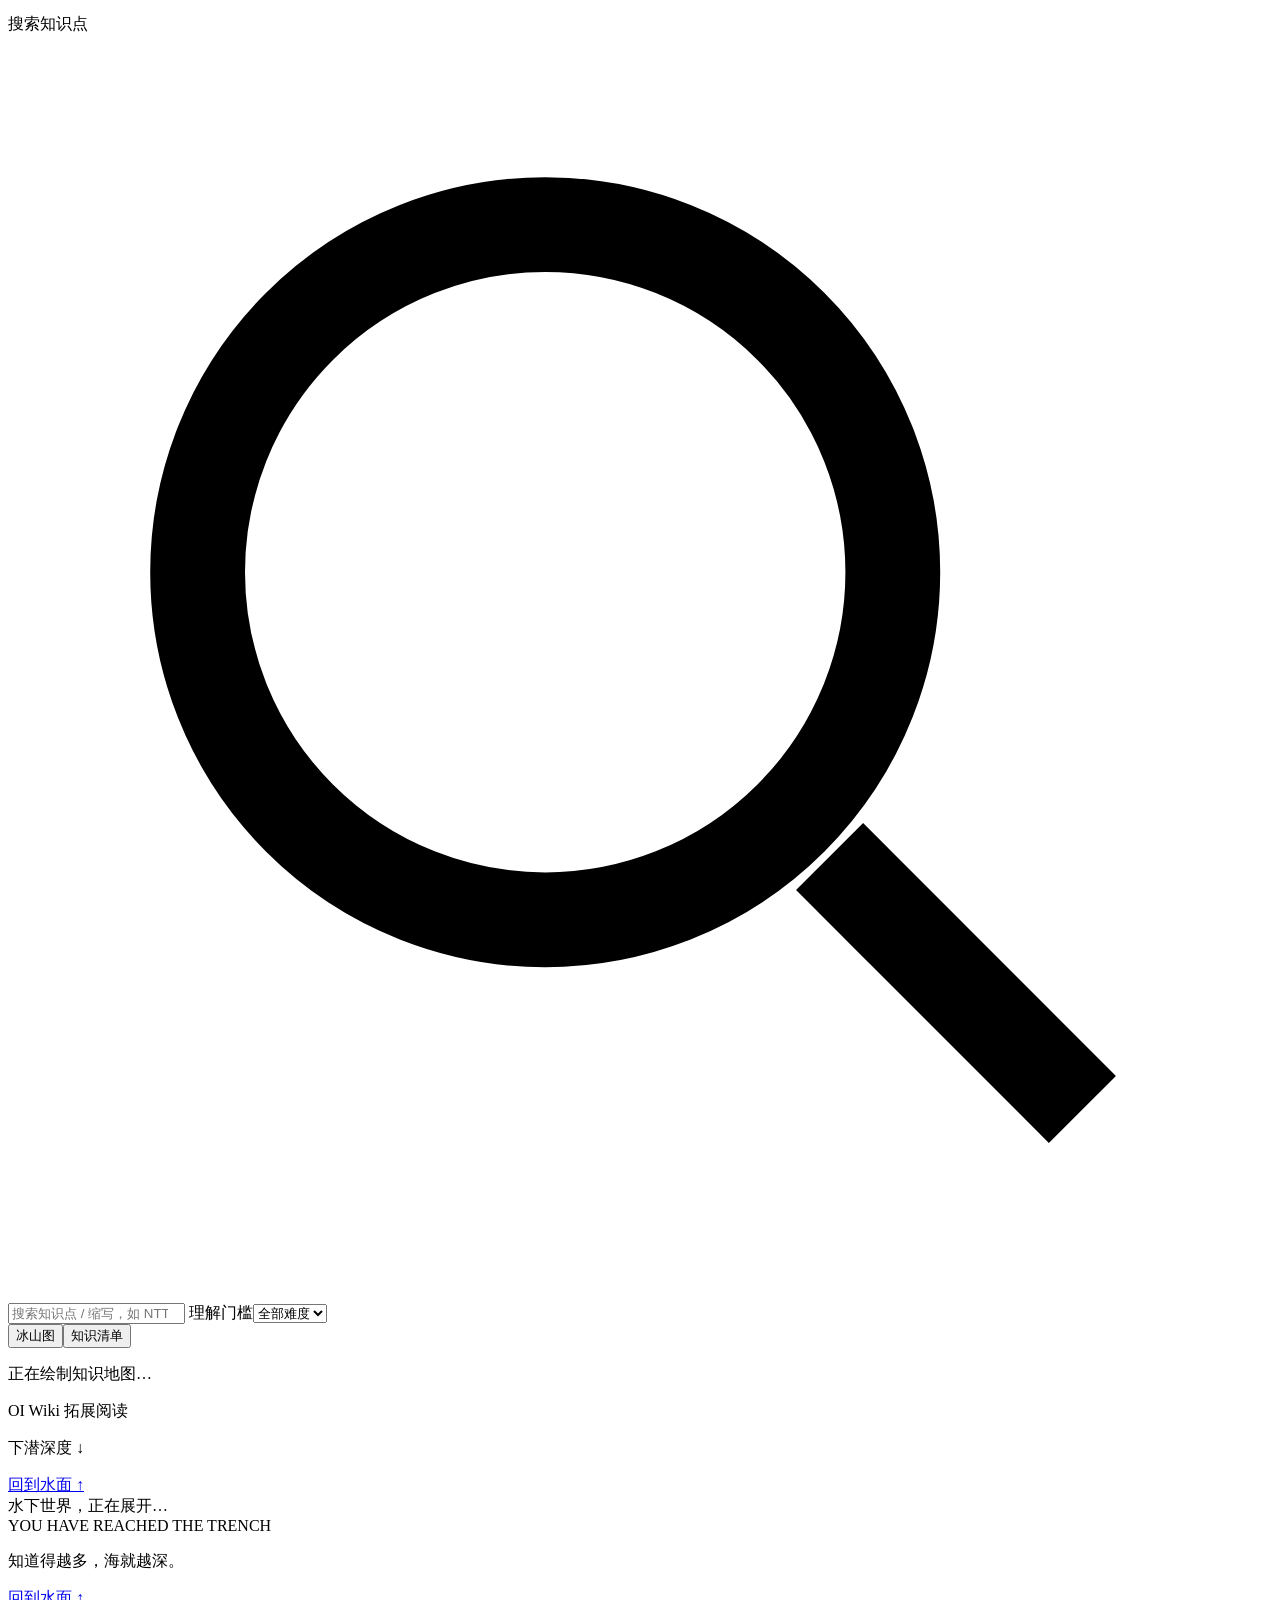
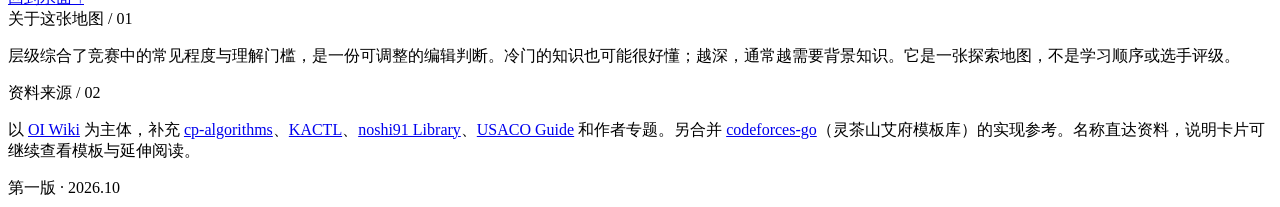
==== commit b06e6ce7: "Add private unfinished problem pool with resumable drafts" ====
--- a/src/qq_cf_bot/web/iceberg.html
+++ b/src/qq_cf_bot/web/iceberg.html
@@ -14,7 +14,7 @@
   <a class="skip-link" href="#explore">跳到知识地图</a>
   <header class="topbar">
     <a class="brand" href="/"><span class="brand-mark small">CF</span><strong>CF Bot</strong></a>
-    <nav class="iceberg-nav" aria-label="网站导航"><a href="/">单题 / VP</a><a href="/regionals">区域赛墙</a><a href="/pool">口胡池</a><a href="/lists">个人题单</a><a href="/iceberg" aria-current="page">算法冰山</a></nav>
+    <nav class="iceberg-nav" aria-label="网站导航"><a href="/">单题 / VP</a><a href="/regionals">区域赛墙</a><a href="/pool">口胡池</a><a href="/unfinished">续题池</a><a href="/lists">个人题单</a><a href="/iceberg" aria-current="page">算法冰山</a></nav>
     <span class="nav-caption">保持好奇，继续下潜。</span>
   </header>
   <main class="iceberg-main">
